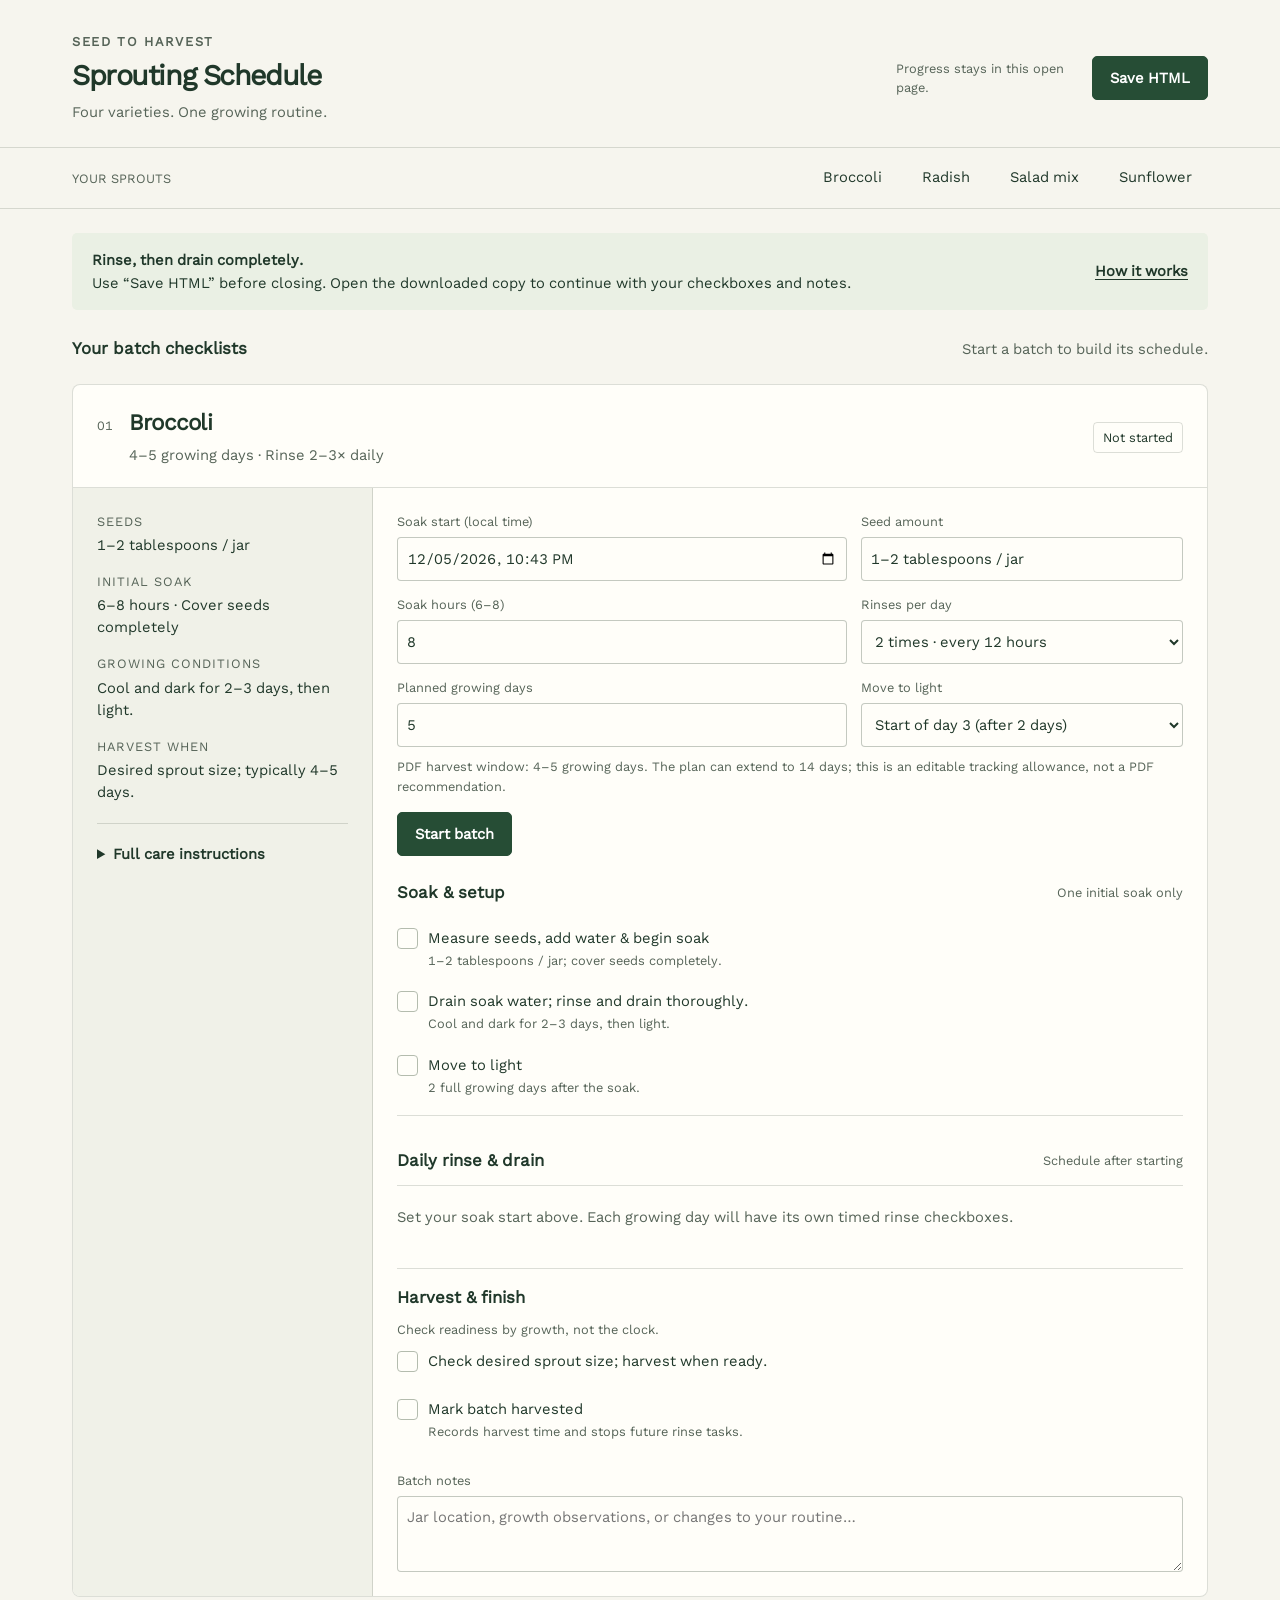
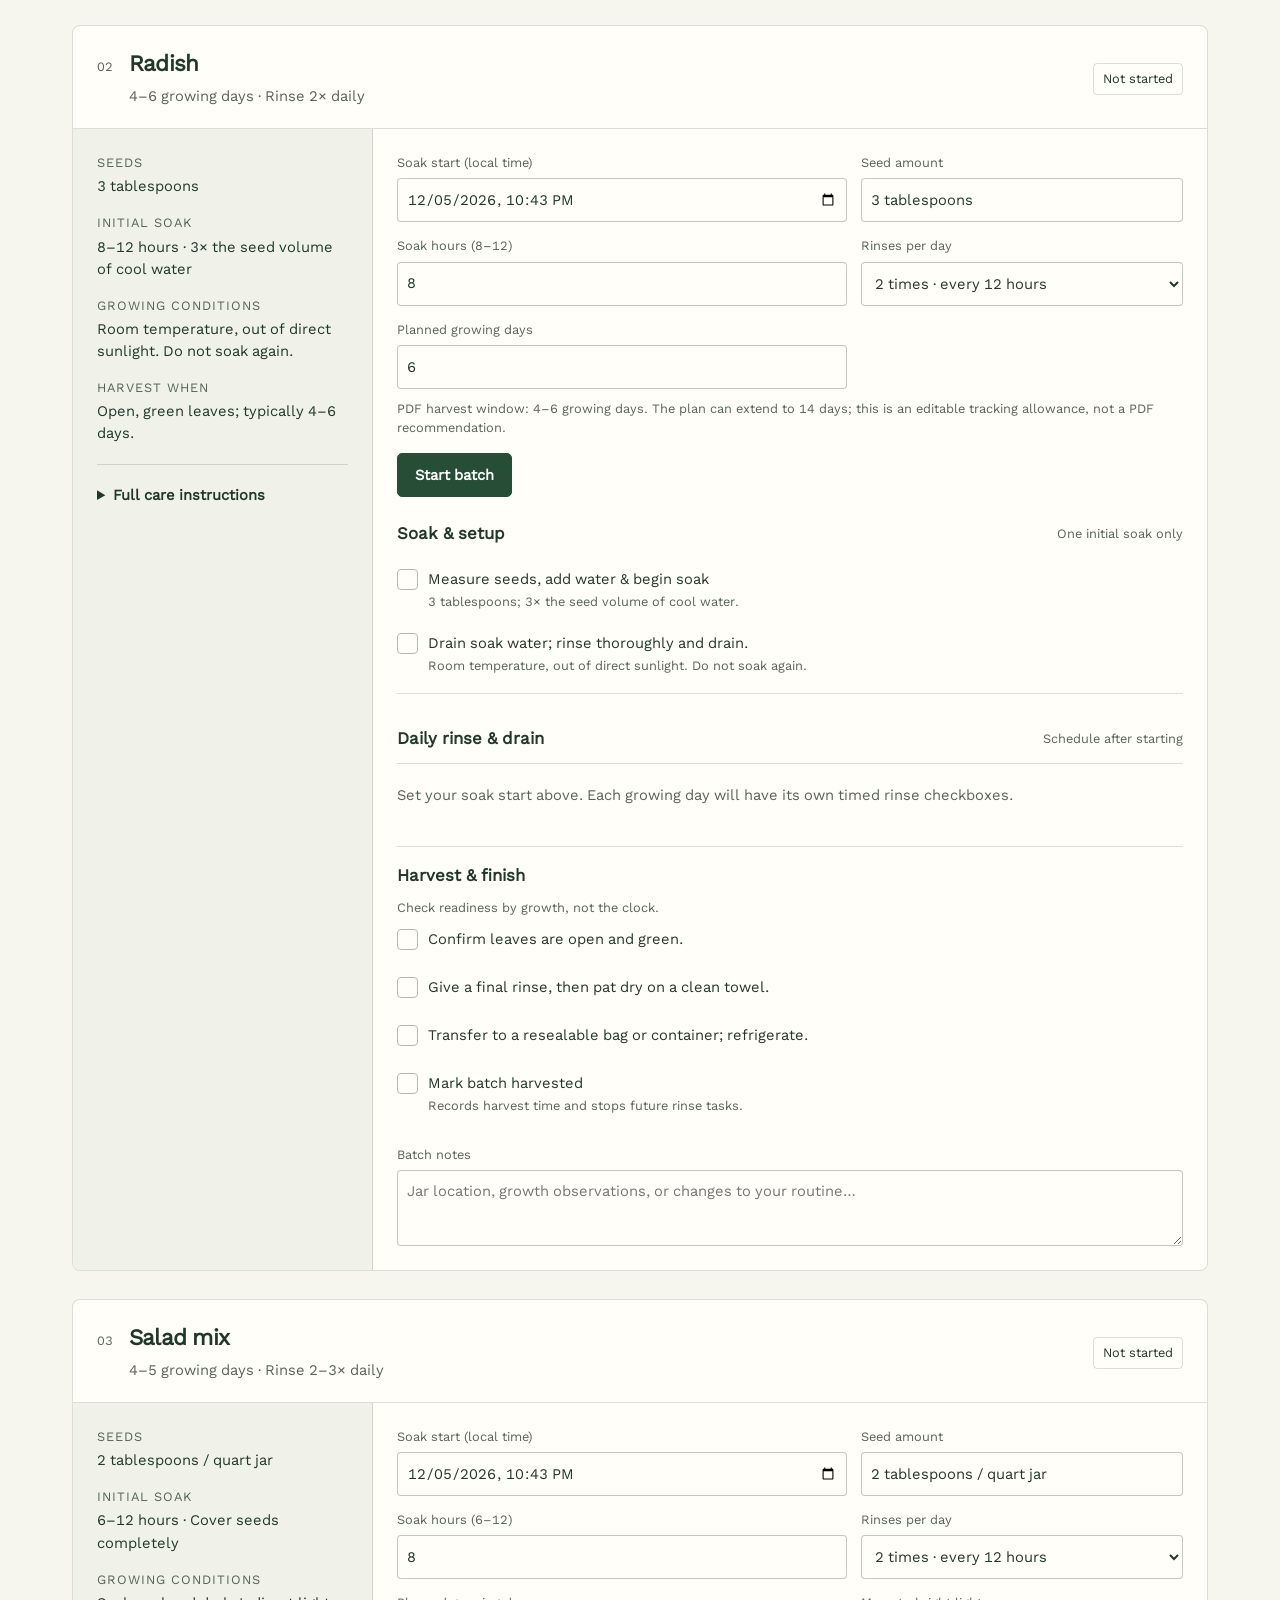
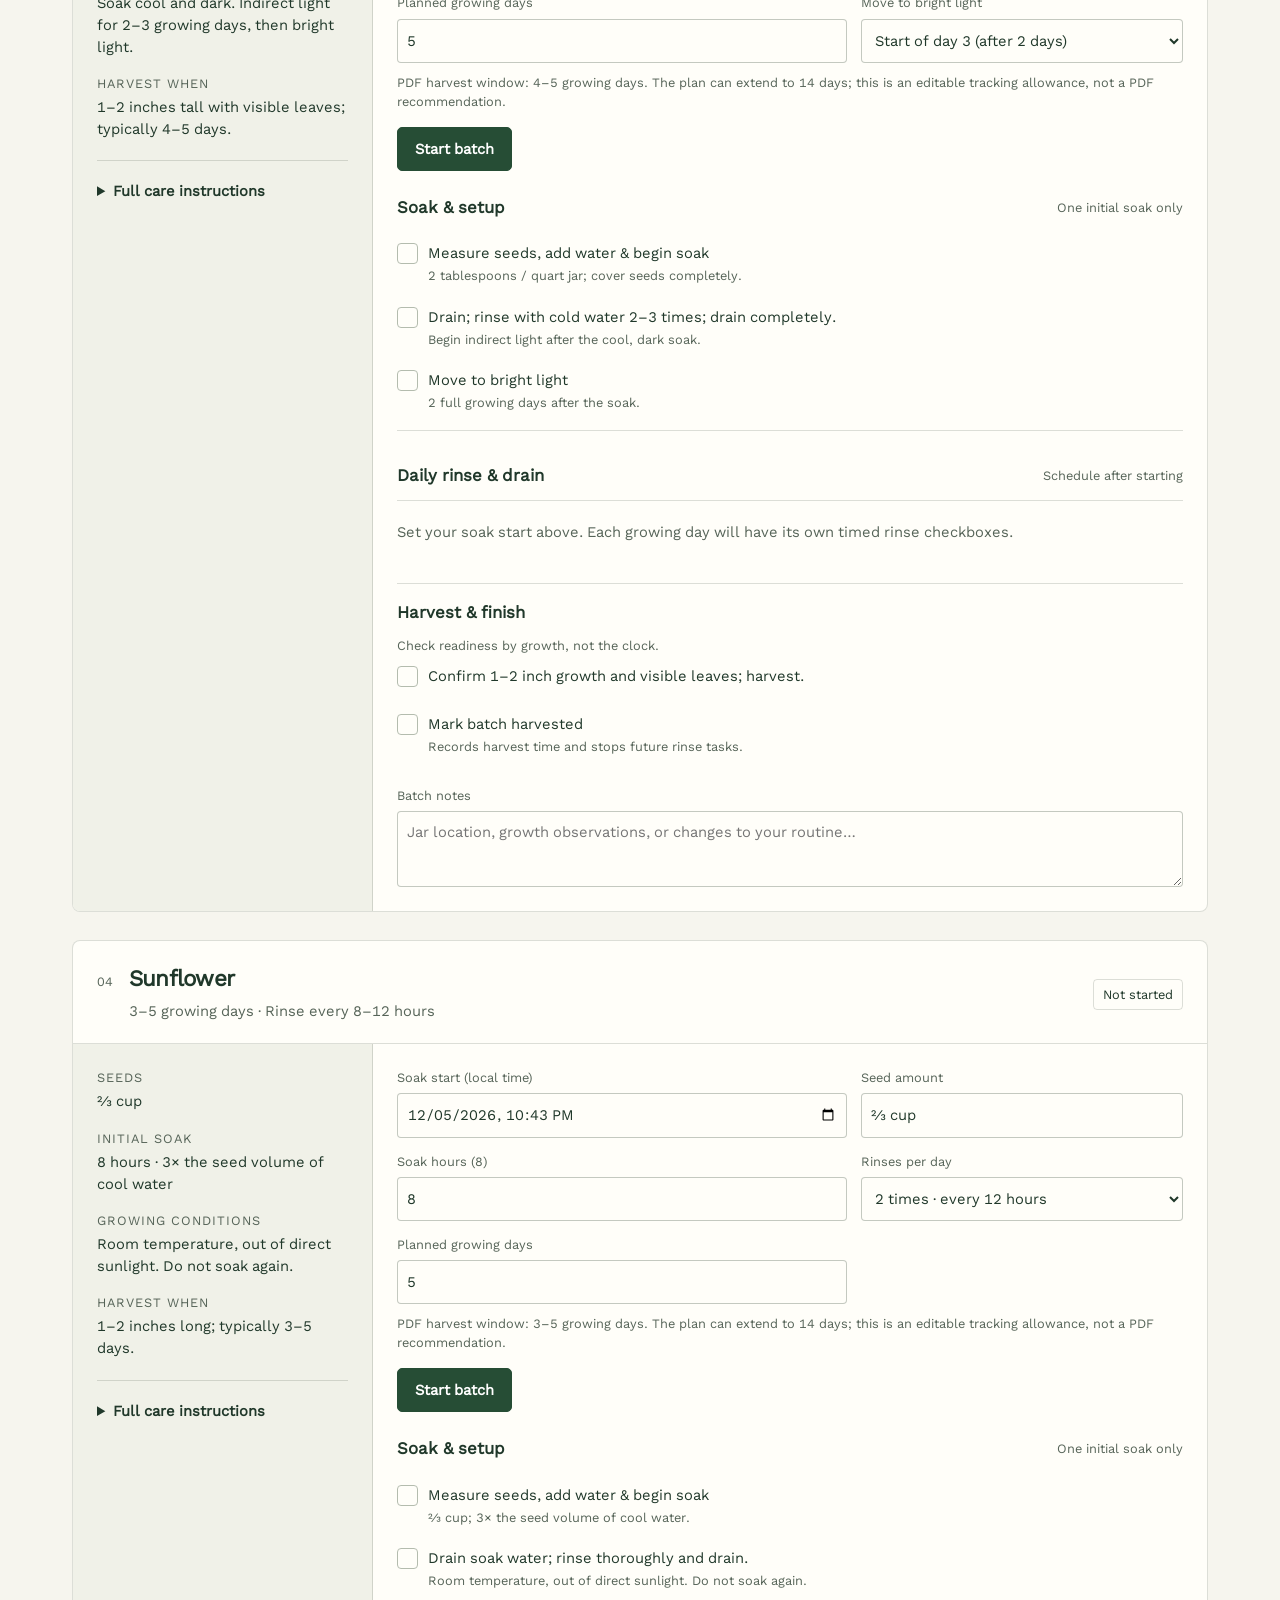
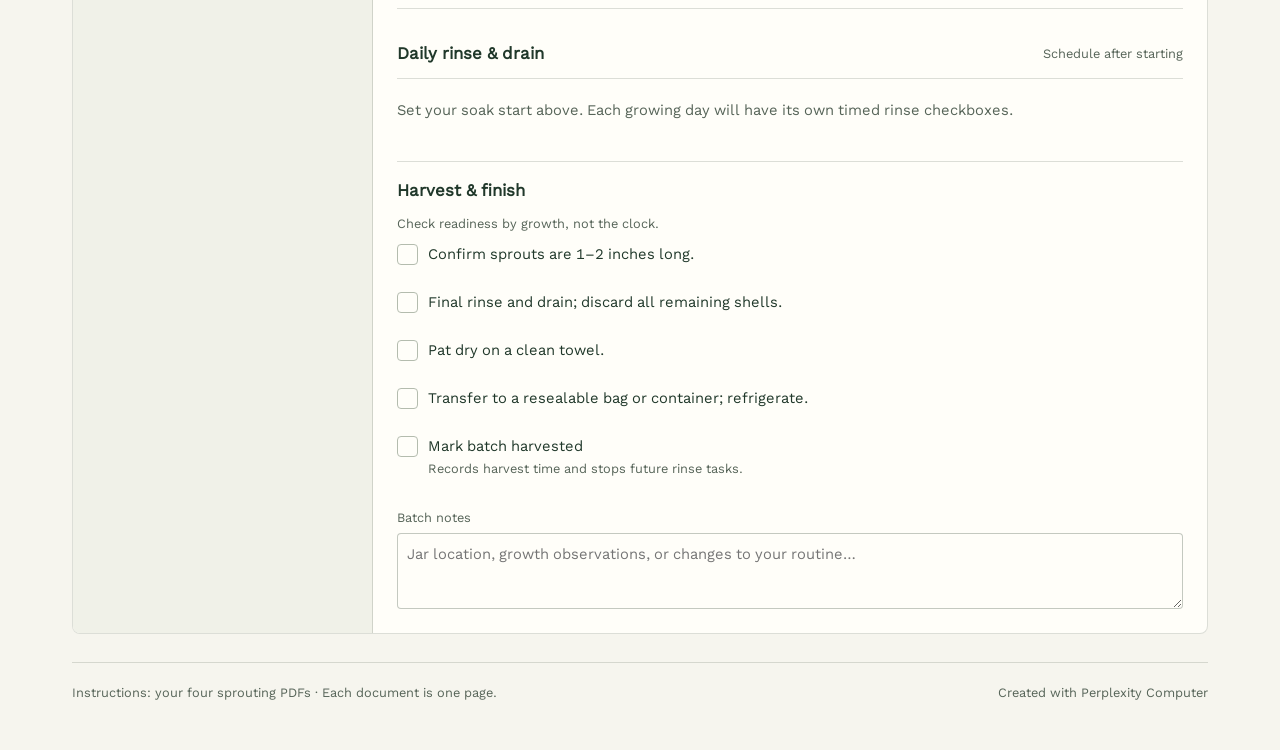
==== sprouting-schedule/index.html @ 33a544dd "Add Sprouting Schedule tracker to Projects Co-authored-by: Perplexity <noreply@perplexity.ai>" ====
<!doctype html>
<html lang="en">
<head>
<meta charset="utf-8">
<meta name="viewport" content="width=device-width, initial-scale=1">
<meta name="theme-color" content="#264d35">
<title>Sprouting Schedule | Batch tracker</title>
<style>
@font-face{font-family:'Work Sans';font-style:normal;font-weight:400;font-display:swap;src:url([data-uri]) format('truetype')}
:root{--font-body:'Work Sans',sans-serif;--text-xs:clamp(.75rem,.73rem + .1vw,.8rem);--text-sm:clamp(.875rem,.84rem + .1vw,.94rem);--text-base:clamp(1rem,.97rem + .1vw,1.06rem);--text-lg:clamp(1.125rem,1rem + .5vw,1.4rem);--text-xl:clamp(1.5rem,1.3rem + .6vw,1.9rem);--ink:#20382a;--muted:#566458;--green:#264d35;--pale:#eaf0e4;--paper:#f6f5ee;--line:#283a2629;--white:#fffef9;--amber:#805019}
*{box-sizing:border-box}html{scroll-behavior:smooth;scroll-padding-top:90px}body{margin:0;background:var(--paper);color:var(--ink);font:400 var(--text-base)/1.5 var(--font-body);font-variant-numeric:tabular-nums}button,input,select,textarea{font:inherit}button,a,input,select,textarea,summary{outline-offset:4px}button:focus-visible,a:focus-visible,input:focus-visible,select:focus-visible,textarea:focus-visible,summary:focus-visible{outline:3px solid #98621e}button{cursor:pointer}button,.button{min-height:44px;padding:10px 17px;border:1px solid var(--line);border-radius:5px;background:transparent;color:var(--ink);font-size:var(--text-sm);font-weight:600}button:hover{background:var(--pale)}button.primary{background:var(--green);color:white;border-color:var(--green)}button.primary:hover{background:#193b26}button:disabled{opacity:.6;cursor:default}a{color:inherit}.skip{position:absolute;left:16px;top:-80px;background:white;padding:12px;z-index:20}.skip:focus{top:8px}header{max-width:1200px;margin:auto;padding:32px 32px 24px;display:flex;align-items:center;gap:24px;justify-content:space-between}h1{font-size:var(--text-xl);font-weight:600;letter-spacing:-.05em;line-height:1.2;margin:0 0 8px}h2{font-size:var(--text-lg);line-height:1.2;margin:0 0 6px;font-weight:600;letter-spacing:-.035em}h3{font-size:var(--text-base);margin:0;font-weight:600}.eyebrow{font-size:var(--text-xs);text-transform:uppercase;letter-spacing:.13em;font-weight:600;margin:0 0 8px;color:var(--muted)}p{margin:0 0 12px}.subtitle,.small{font-size:var(--text-sm);color:var(--muted)}.subtitle{margin:0}.save-area{display:flex;align-items:center;gap:16px}.save-status{font-size:var(--text-xs);color:var(--muted);max-width:180px}.navigation{border-block:1px solid var(--line);position:sticky;top:0;z-index:4;background:var(--paper)}nav{max-width:1200px;margin:auto;display:flex;gap:8px;padding:8px 32px;align-items:center}nav a{padding:10px 16px;min-height:44px;font-size:var(--text-sm);text-decoration:none;border-radius:4px}nav a:hover{background:var(--pale)}nav .nav-caption{margin-right:auto;font-size:var(--text-xs);color:var(--muted)}main{max-width:1200px;margin:auto;padding:24px 32px 48px}.notice{display:flex;gap:20px;justify-content:space-between;padding:16px 20px;background:var(--pale);border-radius:5px;margin-bottom:28px;font-size:var(--text-sm)}.notice strong{font-weight:600}.notice p{margin:0}.text-button{padding:0;min-height:44px;border:0;text-decoration:underline;text-underline-offset:3px;white-space:nowrap}.overview{margin:0 0 20px;display:flex;align-items:baseline;justify-content:space-between;gap:16px}.overview h2{font-size:var(--text-base);letter-spacing:0}.overview span{font-size:var(--text-sm);color:var(--muted)}.sprout{background:var(--white);border:1px solid var(--line);border-radius:8px;margin-bottom:28px;overflow:hidden;scroll-margin-top:14px}.section-heading{display:flex;justify-content:space-between;align-items:center;gap:12px;padding:24px 24px 20px;border-bottom:1px solid var(--line)}.section-title{display:flex;gap:16px;align-items:baseline}.index{font-size:var(--text-xs);color:var(--muted)}.badge{padding:5px 9px;border:1px solid var(--line);border-radius:4px;font-size:var(--text-xs);font-weight:500;white-space:nowrap}.badge.active{background:var(--pale)}.badge.late{color:var(--amber);background:#f6eddd}.layout{display:grid;grid-template-columns:300px 1fr}.guide{padding:24px;background:#f0f1e8;border-right:1px solid var(--line)}.facts{margin:0;display:grid;gap:16px}.facts dt{font-size:var(--text-xs);text-transform:uppercase;letter-spacing:.08em;color:var(--muted);margin-bottom:3px}.facts dd{margin:0;font-size:var(--text-sm)}.guide details{margin-top:20px;border-top:1px solid var(--line);padding-top:8px}summary{cursor:pointer;min-height:44px;display:list-item;align-content:center;font-size:var(--text-sm);font-weight:600}.instructions{font-size:var(--text-sm);padding-left:18px}.instructions li{padding-bottom:10px}.source{font-size:var(--text-xs);color:var(--muted);margin-top:12px;overflow-wrap:anywhere}.workspace{padding:24px;min-width:0}.batch-form{margin-bottom:20px}.fields{display:grid;grid-template-columns:1.4fr 1fr;gap:14px}.field{display:grid;gap:6px;font-size:var(--text-xs);color:var(--muted)}input:not([type=checkbox]),select,textarea{min-width:0;width:100%;border:1px solid #283a2645;border-radius:4px;min-height:44px;background:var(--white);color:var(--ink);padding:9px;font-size:var(--text-sm)}textarea{resize:vertical;min-height:76px}.form-actions{margin-top:16px;display:flex;gap:8px;align-items:center;flex-wrap:wrap}.hint{font-size:var(--text-xs);color:var(--muted);margin:10px 0 0}.warning{color:var(--amber);font-size:var(--text-sm);margin-bottom:12px}.batch-line{display:flex;justify-content:space-between;gap:12px;align-items:center;margin-bottom:16px}.batch-line p{margin:0}.progress{height:4px;background:#dce3d6;border-radius:2px;overflow:hidden;margin-top:10px}.progress span{display:block;background:var(--green);height:100%}.schedule-heading{display:flex;align-items:center;justify-content:space-between;margin:24px 0 12px}.schedule-heading span{font-size:var(--text-xs);color:var(--muted)}.task{display:flex;align-items:flex-start;gap:10px;min-height:48px;padding:10px 0;cursor:pointer;font-size:var(--text-sm)}input[type=checkbox]{appearance:none;width:21px;height:21px;min-width:21px;border:1.5px solid #6b7c66;border-radius:4px;margin:1px 0 0;display:grid;place-content:center;background:var(--white);cursor:pointer}input[type=checkbox]:checked{background:var(--green);border-color:var(--green)}input[type=checkbox]:checked:after{content:'✓';font-family:sans-serif;color:white;line-height:1;font-size:16px}.task:has(:checked) .task-title{text-decoration:line-through;color:var(--muted)}.task:has(:disabled){cursor:default}.task input:disabled{opacity:.5;cursor:default}.task-copy{flex:1;min-width:0}.task-copy small{display:block;font-size:var(--text-xs);color:var(--muted);margin-top:2px}.task-time{color:var(--muted);font-size:var(--text-xs);padding-top:2px;text-align:right;max-width:120px}.task-time.overdue{color:var(--amber)}.routine{border-top:1px solid var(--line);margin-top:8px;padding-top:8px}.day{border:1px solid var(--line);border-radius:4px;margin-bottom:8px;padding:0 12px}.day summary{display:flex;justify-content:space-between;gap:8px;list-style:none}.day summary::after{content:'+';font-size:var(--text-base)}.day[open] summary::after{content:'−'}.day summary span{font-weight:400;color:var(--muted);font-size:var(--text-xs);margin-left:auto}.day .task{border-top:1px solid var(--line)}.notes{display:grid;gap:6px;font-size:var(--text-xs);color:var(--muted);margin-top:20px}.harvest{margin-top:20px;padding-top:16px;border-top:1px solid var(--line)}.harvest .task-time{display:none}.empty{padding:20px 0;border-top:1px solid var(--line);font-size:var(--text-sm);color:var(--muted)}footer{display:flex;justify-content:space-between;gap:20px;border-top:1px solid var(--line);padding-top:20px;color:var(--muted);font-size:var(--text-xs)}[hidden]{display:none!important}.help{background:var(--white);border:1px solid var(--line);padding:20px;margin-bottom:24px;border-radius:5px}.help p{font-size:var(--text-sm)}.help h2{margin-bottom:12px}.status-line{font-size:var(--text-xs);color:var(--muted);margin-top:8px}.confirm{background:#f6eddd;padding:12px;border-radius:4px;margin-top:12px;font-size:var(--text-sm)}.confirm button{margin-top:8px;margin-right:8px}
@media(max-width:800px){.layout{grid-template-columns:240px 1fr}.guide,.workspace,.section-heading{padding:20px}.fields{grid-template-columns:1fr}header{align-items:flex-start}.save-area{flex-direction:column-reverse;align-items:flex-end;gap:6px}.save-status{max-width:150px;text-align:right}}
@media(max-width:600px){header{padding:24px 16px 20px;gap:12px}h1{max-width:210px}header .subtitle{font-size:var(--text-xs)}.save-status{font-size:var(--text-xs);max-width:130px}.save-area button{padding:10px 12px;white-space:nowrap}nav{padding:6px 8px;gap:0;justify-content:space-between}nav a{padding:10px 8px;font-size:var(--text-xs)}nav .nav-caption{display:none}main{padding:20px 12px 32px}.notice{padding:14px;gap:8px;align-items:flex-start}.notice .text-button{white-space:normal;min-width:60px}.overview{align-items:flex-start}.overview span{text-align:right;max-width:155px}.layout{display:block}.guide{border-right:0;border-bottom:1px solid var(--line);padding:16px}.facts{grid-template-columns:1fr 1fr;gap:12px}.guide details{margin-top:12px}.workspace,.section-heading{padding:16px}.section-title{gap:10px}.fields{grid-template-columns:1fr 1fr}.fields .field:first-child{grid-column:1/-1}.task-time{max-width:86px}.batch-line{align-items:flex-start}.batch-line button{white-space:nowrap}.section-heading .badge{max-width:130px;white-space:normal;text-align:center}footer{display:block}footer span{display:block;margin-bottom:8px}.schedule-heading{gap:12px}}
@media(prefers-reduced-motion:reduce){html{scroll-behavior:auto}}
</style>
</head>
<body>
<a class="skip" href="#main">Skip to content</a>
<header><div><p class="eyebrow">Seed to harvest</p><h1>Sprouting Schedule</h1><p class="subtitle">Four varieties. One growing routine.</p></div><div class="save-area"><span class="save-status" id="save-status" role="status">Progress stays in this open page.</span><button class="primary" id="save">Save HTML</button></div></header>
<div class="navigation"><nav aria-label="Sprout sections"><span class="nav-caption">YOUR SPROUTS</span><a href="#broccoli">Broccoli</a><a href="#radish">Radish</a><a href="#salad">Salad mix</a><a href="#sunflower">Sunflower</a></nav></div>
<main id="main">
<div class="notice"><p><strong>Rinse, then drain completely.</strong><br>Use “Save HTML” before closing. Open the downloaded copy to continue with your checkboxes and notes.</p><button class="text-button" id="help-toggle" aria-expanded="false" aria-controls="help">How it works</button></div>
<section id="help" class="help" hidden><h2>Your portable growing log</h2><p>Start each batch independently. Edit seed amounts, soak duration, rinse frequency, light-change day, and planned growing days. Every rinse has its own checkbox; checking it records the completion time.</p><p>Save HTML downloads a complete, offline copy of this dashboard with all four batches, notes, and progress embedded. Reopen the latest saved copy in a browser. Changes are not saved automatically, and copies on different devices do not sync. Transfer the latest file to continue elsewhere. Some mobile file viewers show only a preview; open the file in a browser that supports local HTML.</p><p>Schedule convention: growing day 1 begins after the initial soak. Rinses are evenly spaced from that point (every 12 hours for twice daily or every 8 hours for three times daily). These clock times are a planning choice, not times specified by the PDFs. Dates use the viewing device’s local timezone; elapsed-hour spacing stays fixed across clock changes.</p><p>Harvest windows are estimates, not automatic readiness checks. Follow the listed size or leaf criteria. You can harvest early when ready; future rinses become inactive. If a batch needs longer, edit the plan before continuing; rebuilding a schedule clears that batch’s checkmarks.</p><p>Care instructions come from the four supplied PDFs. The broccoli PDF gives both 2–3 rinses daily and a twice-daily tip; the default is twice daily, with a three-rinse option. The optional customer tip about a 5–10 minute broccoli rinse soak is not included as a required step.</p></section>
<div class="overview"><h2>Your batch checklists</h2><span id="overview">Start a batch to build its schedule.</span></div>
<div id="app"></div>
<footer><span>Instructions: your four sprouting PDFs · Each document is one page.</span><span>Created with Perplexity Computer</span></footer>
</main>
<script id="saved-state" type="application/json">null</script>
<script>
'use strict';
const HOUR=3600000;
const TYPES=[
{id:'broccoli',name:'Broccoli',file:'Broccoli Sprouting.pdf',seed:'1–2 tablespoons / jar',water:'Cover seeds completely',soak:[6,8],freq:[2,3],days:[4,5],light:true,environment:'Cool and dark for 2–3 days, then light.',ready:'Desired sprout size; typically 4–5 days.',steps:['Use 1–2 tablespoons of seeds in a mason jar or sprouting jar. Cover seeds completely with water and soak for 6–8 hours.','Drain the soak water completely. Rinse and drain thoroughly. Keep seeds moist, never waterlogged.','Rinse and drain 2–3 times daily for 4–5 days. The tips also specify morning and evening rinses.','Keep in a cool, dark place for the first 2–3 days, then expose to light.','Harvest at your desired size, typically after 4–5 days. The PDF calls this “microgreens”; this tracker follows its jar-based method.'],initial:'Drain soak water; rinse and drain thoroughly.',harvest:['Check desired sprout size; harvest when ready.']},
{id:'radish',name:'Radish',file:'Radish Sprouting.pdf',seed:'3 tablespoons',water:'3× the seed volume of cool water',soak:[8,12],freq:[2],days:[4,6],environment:'Room temperature, out of direct sunlight. Do not soak again.',ready:'Open, green leaves; typically 4–6 days.',steps:['Add 3 tablespoons of seeds to the growing container. Add three times as much cool water, stir, and soak for 8–12 hours.','Drain and rinse thoroughly. Keep at room temperature, out of direct sunlight. Do not soak again.','Rinse twice daily for 4–6 days, or until the sprouts have open, green leaves.','Once leaves are open and green, give a final rinse. Spread onto a clean towel and pat dry.','Transfer to a resealable bag or container. Refrigerate for up to 7 days.'],initial:'Drain soak water; rinse thoroughly and drain.',harvest:['Confirm leaves are open and green.','Give a final rinse, then pat dry on a clean towel.','Transfer to a resealable bag or container; refrigerate.'],storage:true},
{id:'salad',name:'Salad mix',file:'Salad Mix Sprouting.pdf',seed:'2 tablespoons / quart jar',water:'Cover seeds completely',soak:[6,12],freq:[2,3],days:[4,5],light:true,environment:'Soak cool and dark. Indirect light for 2–3 growing days, then bright light.',ready:'1–2 inches tall with visible leaves; typically 4–5 days.',steps:['Place 2 tablespoons of seeds in a quart-sized jar. Cover completely with water; soak for 6–12 hours in a cool, dark place. No specific water ratio is given.','Drain thoroughly, then rinse with cold water 2–3 times.','Rinse and drain 2–3 times per day for 4–5 days. Tilt the jar on its side so excess water drains completely.','Keep in indirect light, not direct sun, for the first 2–3 days. Move to bright light to develop green chlorophyll.','Harvest when 1–2 inches tall with visible leaves, usually in 4–5 days; the PDF notes customer reports of about 5 days.'],initial:'Drain; rinse with cold water 2–3 times; drain completely.',harvest:['Confirm 1–2 inch growth and visible leaves; harvest.']},
{id:'sunflower',name:'Sunflower',file:'Sunflower Sprouting.pdf',seed:'⅔ cup',water:'3× the seed volume of cool water',soak:[8,8],freq:[2,3],days:[3,5],environment:'Room temperature, out of direct sunlight. Do not soak again.',ready:'1–2 inches long; typically 3–5 days.',steps:['Pour ⅔ cup of seeds into the growing container. Add three times as much cool water, stir, and soak for 8 hours.','Drain and rinse thoroughly. Keep at room temperature, out of direct sunlight. Do not soak again.','For sprouts, rinse and drain every 8–12 hours for 3–5 days, until sprouts reach 1–2 inches long.','Give a final rinse and drain to discard all remaining shells. Spread on a clean towel and pat dry.','Transfer to a resealable bag or container and refrigerate for up to 7 days.'],initial:'Drain soak water; rinse thoroughly and drain.',harvest:['Confirm sprouts are 1–2 inches long.','Final rinse and drain; discard all remaining shells.','Pat dry on a clean towel.','Transfer to a resealable bag or container; refrigerate.'],storage:true}
];
const blank=t=>({start:'',seed:t.seed,soak:8,freq:2,days:t.days[1],lightDay:3,notes:'',checks:{},harvestedAt:null});
let state=Object.fromEntries(TYPES.map(t=>[t.id,blank(t)]));
try{const saved=JSON.parse(document.getElementById('saved-state').textContent);if(saved&&saved.version===1)for(const t of TYPES)if(saved.batches?.[t.id])state[t.id]={...blank(t),...saved.batches[t.id]};}catch(e){document.getElementById('save-status').textContent='Saved data could not be read. Start a new batch.'}
let dirty=false;const editing=new Set();const dayOpen=new Set();const guideOpen=new Set();
for(const t of TYPES){const b=state[t.id];if(b.start){const day=Math.max(1,Math.min(b.days,Math.floor((Date.now()-(new Date(b.start).getTime()+Number(b.soak)*HOUR))/(24*HOUR))+1));dayOpen.add(`${t.id}-${day}`)}}
const esc=s=>String(s??'').replace(/[&<>"']/g,c=>({'&':'&amp;','<':'&lt;','>':'&gt;','"':'&quot;',"'":'&#39;'}[c]));
const localInput=d=>`${d.getFullYear()}-${String(d.getMonth()+1).padStart(2,'0')}-${String(d.getDate()).padStart(2,'0')}T${String(d.getHours()).padStart(2,'0')}:${String(d.getMinutes()).padStart(2,'0')}`;
const stamp=ms=>new Date(ms).toLocaleString([], {month:'short',day:'numeric',hour:'numeric',minute:'2-digit'});
const clock=ms=>new Date(ms).toLocaleTimeString([], {hour:'numeric',minute:'2-digit'});
const end=b=>new Date(b.start).getTime()+Number(b.soak)*HOUR;
const growDay=b=>Math.max(1,Math.floor((Date.now()-end(b))/(24*HOUR))+1);
function markDirty(){dirty=true;document.getElementById('save-status').textContent='Unsaved changes. Save HTML to keep them.'}
function task(t,key,title,detail,due){
const b=state[t.id],done=b.checks[key],inactive=!!b.harvestedAt&&key.startsWith('rinse-')&&!done;
const late=due&&due<Date.now()&&!done&&!inactive;
return `<label class="task"><input type="checkbox" data-type="${t.id}" data-check="${key}" ${done?'checked':''} ${!b.start||inactive?'disabled':''}><span class="task-copy"><span class="task-title">${esc(title)}</span>${detail?`<small>${esc(detail)}</small>`:''}${done?`<small>Checked ${stamp(done)}</small>`:''}</span>${due?`<span class="task-time ${late?'overdue':''}">${inactive?'Not needed':done?'Done':`${stamp(due)}${late?'<br>Past planned time':''}`}</span>`:''}</label>`;
}
function status(t,b){
if(!b.start)return ['Not started',''];
if(b.harvestedAt)return ['Harvested','active'];
if(new Date(b.start)>Date.now())return ['Planned',''];
if(Date.now()<end(b))return ['Soaking','active'];
if(growDay(b)>b.days)return ['Check harvest readiness','late'];
return [`Growing · day ${growDay(b)}`,'active'];
}
function nextRinse(b){
if(b.harvestedAt)return 'Rinse schedule finished.';
for(let d=1;d<=b.days;d++)for(let r=0;r<b.freq;r++)if(!b.checks[`rinse-${d}-${r}`]){
const due=end(b)+((d-1)*24+(r+1)*24/b.freq)*HOUR;
return `Next unchecked rinse: ${stamp(due)}${due<Date.now()?' · past planned time':''}.`;
}
return 'All planned rinses checked. Check harvest readiness.';
}
function render(){
document.getElementById('app').innerHTML=TYPES.map((t,i)=>{
const b=state[t.id],started=!!b.start,showForm=!started||editing.has(t.id),st=status(t,b),soakEnd=started?end(b):0;
const checkCount=Object.keys(b.checks).length,total=2+(t.light?1:0)+b.days*b.freq+t.harvest.length+1;
const minSoak=t.soak[0],maxSoak=t.soak[1];
let schedule='';
if(started){for(let d=1;d<=b.days;d++){
const key=`${t.id}-${d}`,rinses=Array.from({length:b.freq},(_,r)=>{
const due=soakEnd+((d-1)*24+(r+1)*24/b.freq)*HOUR;
return task(t,`rinse-${d}-${r}`,`Rinse & drain ${r+1}`,t.id==='salad'?'Tilt the jar on its side; drain completely.':'Drain completely. Do not leave standing water.',due)});
const checked=Array.from({length:b.freq},(_,r)=>b.checks[`rinse-${d}-${r}`]).filter(Boolean).length;
schedule+=`<details class="day" data-day="${key}" ${dayOpen.has(key)?'open':''}><summary>Day ${d}<span>${checked}/${b.freq} rinses</span></summary>${rinses.join('')}</details>`;
}}
return `<section class="sprout" id="${t.id}" aria-labelledby="${t.id}-title"><div class="section-heading"><div class="section-title"><span class="index">0${i+1}</span><div><h2 id="${t.id}-title">${t.name}</h2><span class="small">${t.days[0]}–${t.days[1]} growing days · ${t.id==='sunflower'?'Rinse every 8–12 hours':t.freq.length>1?'Rinse 2–3× daily':'Rinse 2× daily'}</span></div></div><span class="badge ${st[1]}">${st[0]}</span></div>
<div class="layout"><aside class="guide" aria-label="${t.name} care guide"><dl class="facts"><div><dt>Seeds</dt><dd>${esc(t.seed)}</dd></div><div><dt>Initial soak</dt><dd>${minSoak===maxSoak?minSoak:`${minSoak}–${maxSoak}`} hours · ${esc(t.water)}</dd></div><div><dt>Growing conditions</dt><dd>${esc(t.environment)}</dd></div><div><dt>Harvest when</dt><dd>${esc(t.ready)}</dd></div></dl><details data-guide="${t.id}" ${guideOpen.has(t.id)?'open':''}><summary>Full care instructions</summary><ol class="instructions">${t.steps.map(s=>`<li>${esc(s)}</li>`).join('')}</ol>${t.id==='broccoli'?'<p class="small">Optional PDF customer tip: fill the jar for 5–10 minutes during a rinse, then drain fully. This is not a required scheduled step.</p>':''}<p class="source">From ${t.file}, page 1. ${!t.storage?'Storage duration is not specified in this PDF.':''}</p></details></aside>
<div class="workspace">
<form class="batch-form" data-form="${t.id}" ${showForm?'':'hidden'}>${started?'<p class="warning">Rebuilding this batch clears its checkmarks and harvest record. Notes are kept.</p>':''}<div class="fields">
<label class="field">Soak start (local time)<input name="start" type="datetime-local" required value="${esc(started?localInput(new Date(b.start)):localInput(new Date()))}"></label>
<label class="field">Seed amount<input name="seed" maxlength="100" required value="${esc(b.seed)}"></label>
<label class="field">Soak hours (${minSoak===maxSoak?minSoak:`${minSoak}–${maxSoak}`})<input name="soak" type="number" min="${minSoak}" max="${maxSoak}" step="1" required value="${b.soak}" ${minSoak===maxSoak?'readonly':''}></label>
<label class="field">Rinses per day<select name="freq">${t.freq.map(f=>`<option value="${f}" ${b.freq==f?'selected':''}>${f} times · every ${24/f} hours</option>`).join('')}</select></label>
<label class="field">Planned growing days<input name="days" type="number" min="${t.days[0]}" max="14" step="1" required value="${b.days}"></label>
${t.light?`<label class="field">Move to ${t.id==='salad'?'bright ':''}light<select name="lightDay"><option value="3" ${b.lightDay==3?'selected':''}>Start of day 3 (after 2 days)</option><option value="4" ${b.lightDay==4?'selected':''}>Start of day 4 (after 3 days)</option></select></label>`:''}
</div><p class="hint">PDF harvest window: ${t.days[0]}–${t.days[1]} growing days. The plan can extend to 14 days; this is an editable tracking allowance, not a PDF recommendation.</p><div class="form-actions"><button class="primary" type="submit">${started?'Rebuild batch':'Start batch'}</button>${started?`<button type="button" data-cancel="${t.id}">Cancel</button>`:''}</div></form>
${started?`<div class="batch-line"><div><p class="small">${esc(b.seed)} · started ${stamp(new Date(b.start).getTime())}</p><p class="small">${b.soak}-hour soak · rinse every ${24/b.freq} hours</p><p class="small">${nextRinse(b)}</p></div><button data-edit="${t.id}" type="button">Edit batch</button></div><div class="small">${checkCount} of ${total} checklist items checked</div><div class="progress" role="progressbar" aria-label="${t.name} checklist completion" aria-valuenow="${checkCount}" aria-valuemin="0" aria-valuemax="${total}"><span style="width:${100*checkCount/total}%"></span></div>`:''}
<div class="schedule-heading"><h3>Soak & setup</h3><span>One initial soak only</span></div>
${task(t,'soak',`Measure seeds, add water & begin soak`,started?`${b.seed}; ${t.water.toLowerCase()}.`:`${t.seed}; ${t.water.toLowerCase()}.`,started?new Date(b.start).getTime():null)}
${task(t,'drain',t.initial,t.id==='salad'?'Begin indirect light after the cool, dark soak.':t.environment,soakEnd)}
${t.light?task(t,'light',`Move to ${t.id==='salad'?'bright ':''}light`,`${b.lightDay-1} full growing days after the soak.`,started?soakEnd+(b.lightDay-1)*24*HOUR:null):''}
<div class="routine"><div class="schedule-heading"><h3>Daily rinse & drain</h3><span>${started?`${b.freq}× / day`:'Schedule after starting'}</span></div>${started?schedule:'<p class="empty">Set your soak start above. Each growing day will have its own timed rinse checkboxes.</p>'}</div>
<div class="harvest"><h3>Harvest & finish</h3><p class="hint">${started?`Estimated harvest window: ${stamp(soakEnd+t.days[0]*24*HOUR)} to ${stamp(soakEnd+t.days[1]*24*HOUR)}. `:''}Check readiness by growth, not the clock.</p>${t.harvest.map((s,n)=>task(t,`finish-${n}`,s,'',null)).join('')}${task(t,'harvested','Mark batch harvested','Records harvest time and stops future rinse tasks.',null)}${b.harvestedAt?`<p class="status-line">Harvest recorded ${stamp(b.harvestedAt)}.${t.storage?` Refrigerate for up to 7 days: through ${stamp(b.harvestedAt+7*24*HOUR)}.`:''}</p>`:''}</div>
<label class="notes">Batch notes<textarea data-notes="${t.id}" placeholder="Jar location, growth observations, or changes to your routine…" maxlength="10000">${esc(b.notes)}</textarea></label>
<div class="confirm" id="confirm-${t.id}" hidden>Clear this batch and its checkmarks? This cannot be undone.<br><button data-reset="${t.id}">Clear batch</button><button data-keep="${t.id}">Keep batch</button></div>
${started?`<button class="text-button" data-ask-reset="${t.id}">Clear batch…</button>`:''}
</div></div></section>`;
}).join('');
const active=TYPES.filter(t=>state[t.id].start&&!state[t.id].harvestedAt).length,harvested=TYPES.filter(t=>state[t.id].harvestedAt).length;
document.getElementById('overview').textContent=active||harvested?`${active} active ${active===1?'batch':'batches'} · ${harvested} harvested`:'Start a batch to build its schedule.';
}
document.getElementById('app').addEventListener('toggle',e=>{
if(e.target.dataset.day){if(e.target.open)dayOpen.add(e.target.dataset.day);else dayOpen.delete(e.target.dataset.day)}
if(e.target.dataset.guide){if(e.target.open)guideOpen.add(e.target.dataset.guide);else guideOpen.delete(e.target.dataset.guide)}
},true);
document.getElementById('app').addEventListener('submit',e=>{
e.preventDefault();const id=e.target.dataset.form,t=TYPES.find(t=>t.id===id),f=new FormData(e.target),start=new Date(f.get('start'));
if(!Number.isFinite(start.getTime()))return;
const previous=state[id];
state[id]={...previous,start:start.toISOString(),seed:String(f.get('seed')).trim(),soak:Number(f.get('soak')),freq:Number(f.get('freq')),days:Number(f.get('days')),lightDay:Number(f.get('lightDay')||3),checks:{},harvestedAt:null};
editing.delete(id);dayOpen.add(`${id}-${Math.min(state[id].days,growDay(state[id]))}`);markDirty();render();
});
document.getElementById('app').addEventListener('input',e=>{
if(e.target.dataset.notes){state[e.target.dataset.notes].notes=e.target.value;markDirty()}
});
document.getElementById('app').addEventListener('change',e=>{
const id=e.target.dataset.type,key=e.target.dataset.check;if(!id||!key)return;
if(e.target.checked)state[id].checks[key]=Date.now();else delete state[id].checks[key];
if(key==='harvested')state[id].harvestedAt=e.target.checked?Date.now():null;
markDirty();render();
});
document.getElementById('app').addEventListener('click',e=>{
const el=e.target.closest('button');if(!el)return;
if(el.dataset.edit){editing.add(el.dataset.edit);render()}
if(el.dataset.cancel){editing.delete(el.dataset.cancel);render()}
if(el.dataset.askReset)document.getElementById('confirm-'+el.dataset.askReset).hidden=false;
if(el.dataset.keep)document.getElementById('confirm-'+el.dataset.keep).hidden=true;
if(el.dataset.reset){const id=el.dataset.reset;state[id]=blank(TYPES.find(t=>t.id===id));editing.delete(id);markDirty();render()}
});
document.getElementById('help-toggle').addEventListener('click',e=>{
const help=document.getElementById('help');help.hidden=!help.hidden;e.target.setAttribute('aria-expanded',String(!help.hidden));
});
document.getElementById('save').addEventListener('click',()=>{
try{
document.getElementById('save-status').textContent='HTML copy downloaded. Reopen that copy next time.';
const copy=document.documentElement.cloneNode(true);
copy.querySelector('#saved-state').textContent=JSON.stringify({version:1,batches:state}).replace(/</g,'\\u003c');
copy.querySelector('#app').innerHTML='';
copy.querySelector('#help').hidden=true;copy.querySelector('#help-toggle').setAttribute('aria-expanded','false');
const blob=new Blob(['<!doctype html>\n'+copy.outerHTML],{type:'text/html;charset=utf-8'});
const url=URL.createObjectURL(blob),a=document.createElement('a');a.href=url;a.download=`Sprouting-Schedule-${localInput(new Date()).replace(/[:T]/g,'-')}.html`;document.body.appendChild(a);a.click();a.remove();setTimeout(()=>URL.revokeObjectURL(url),30000);dirty=false;
}catch(e){document.getElementById('save-status').textContent='Download failed. Keep this page open and try again.'}
});
render();
if(TYPES.some(t=>state[t.id].start||state[t.id].notes))document.getElementById('save-status').textContent='Saved copy loaded. Save HTML after changes.';
</script>
</body>
</html>
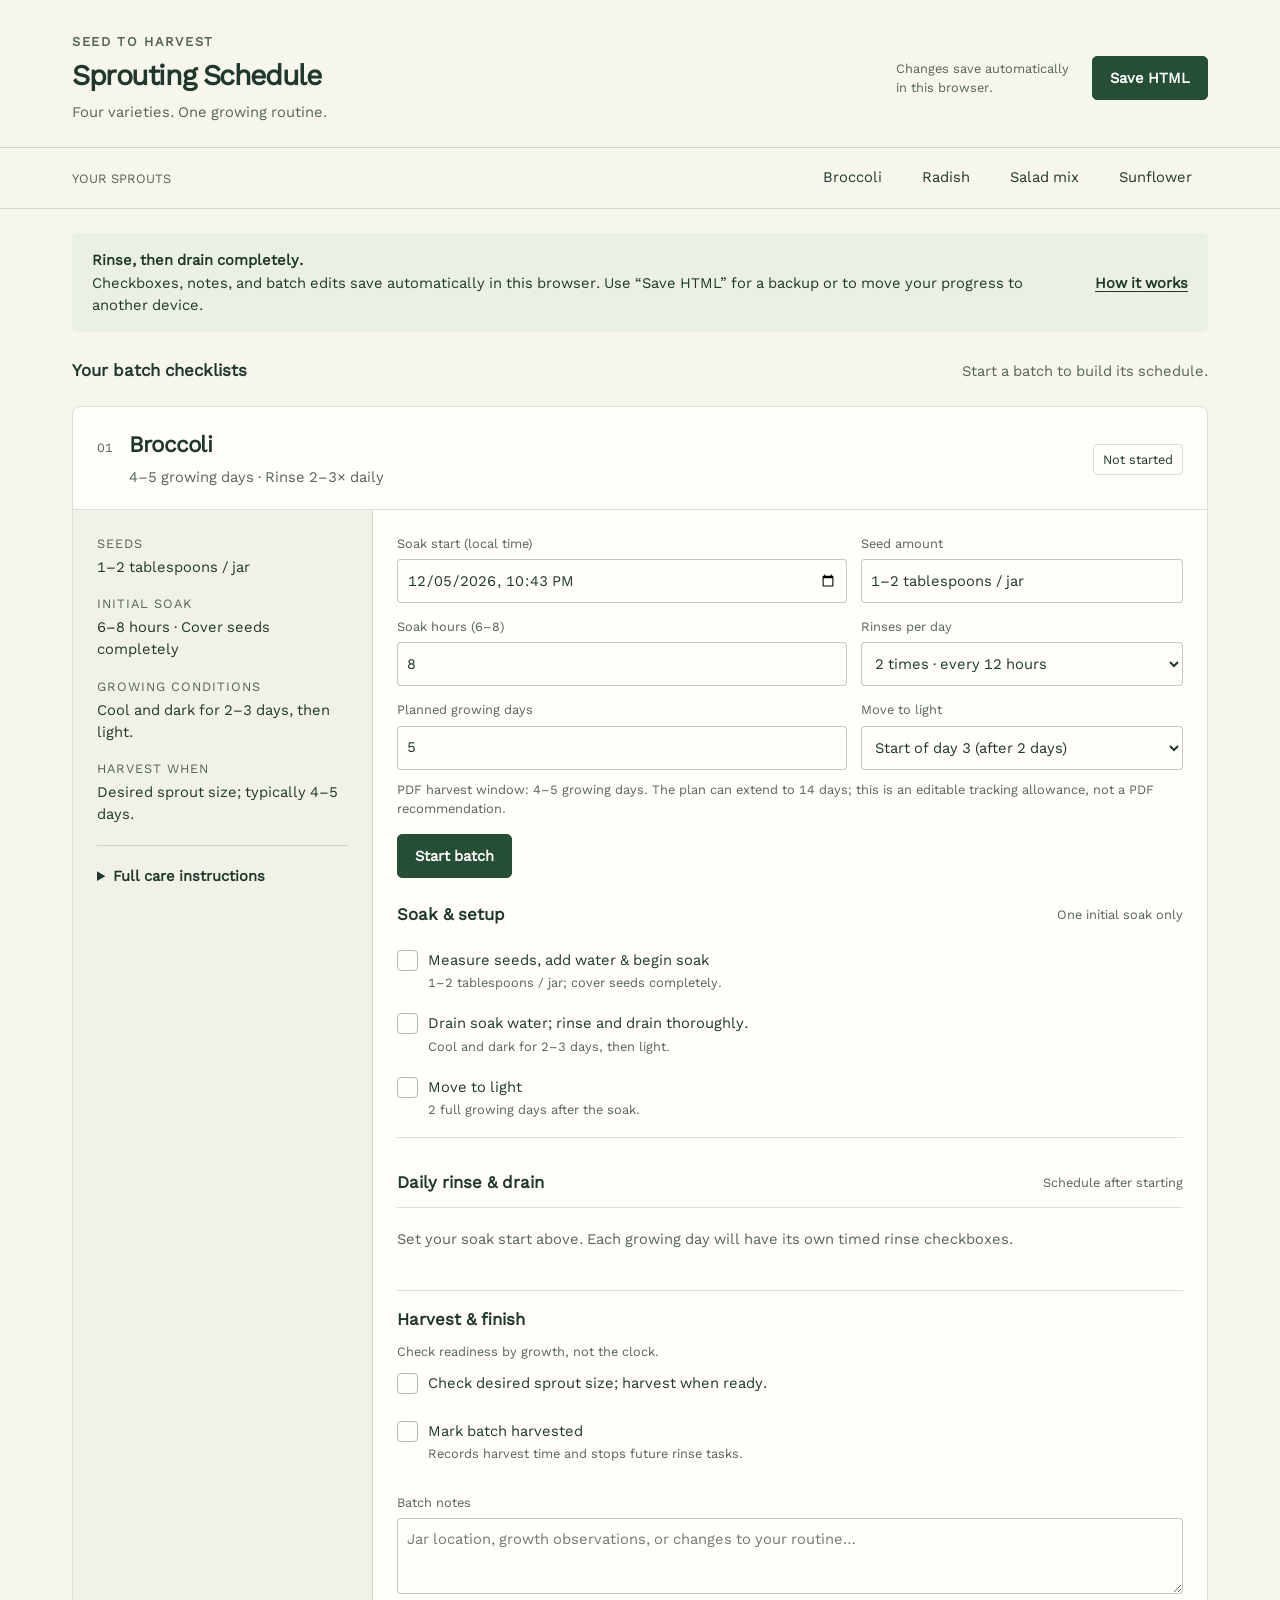
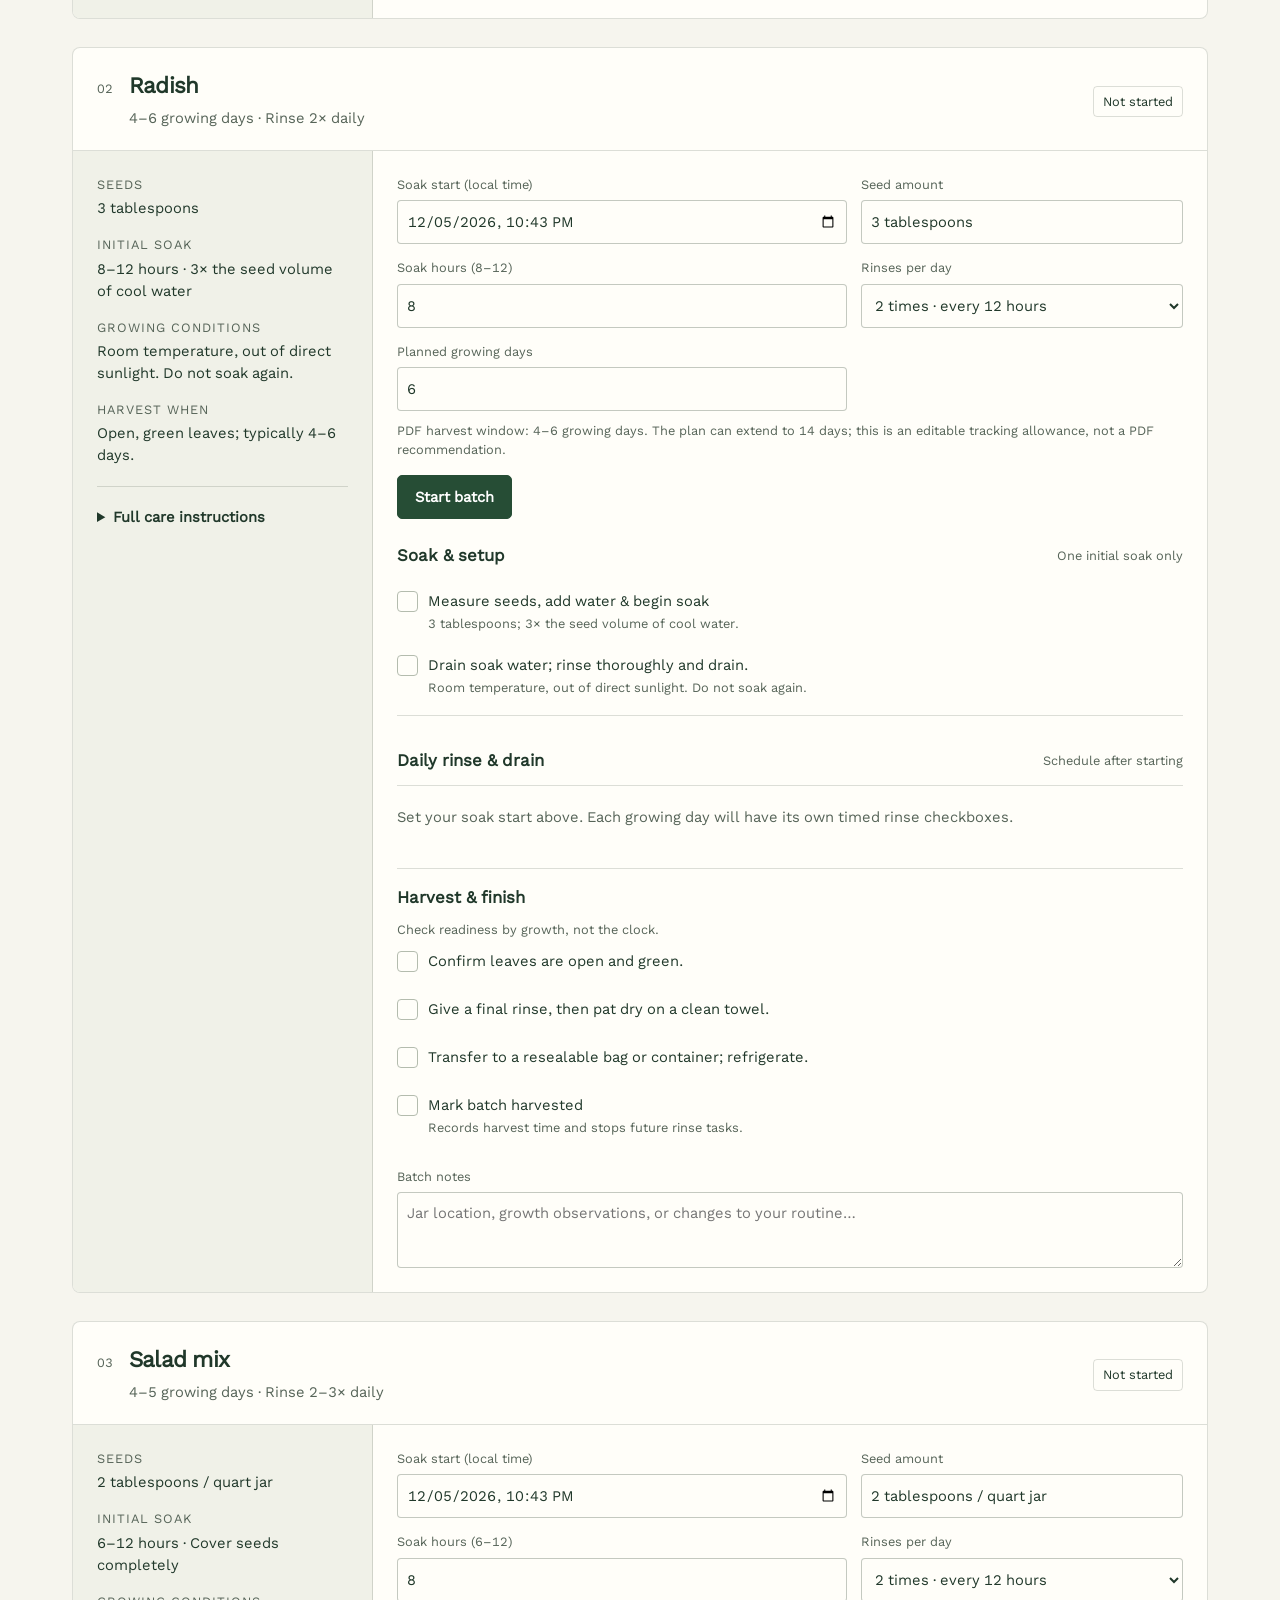
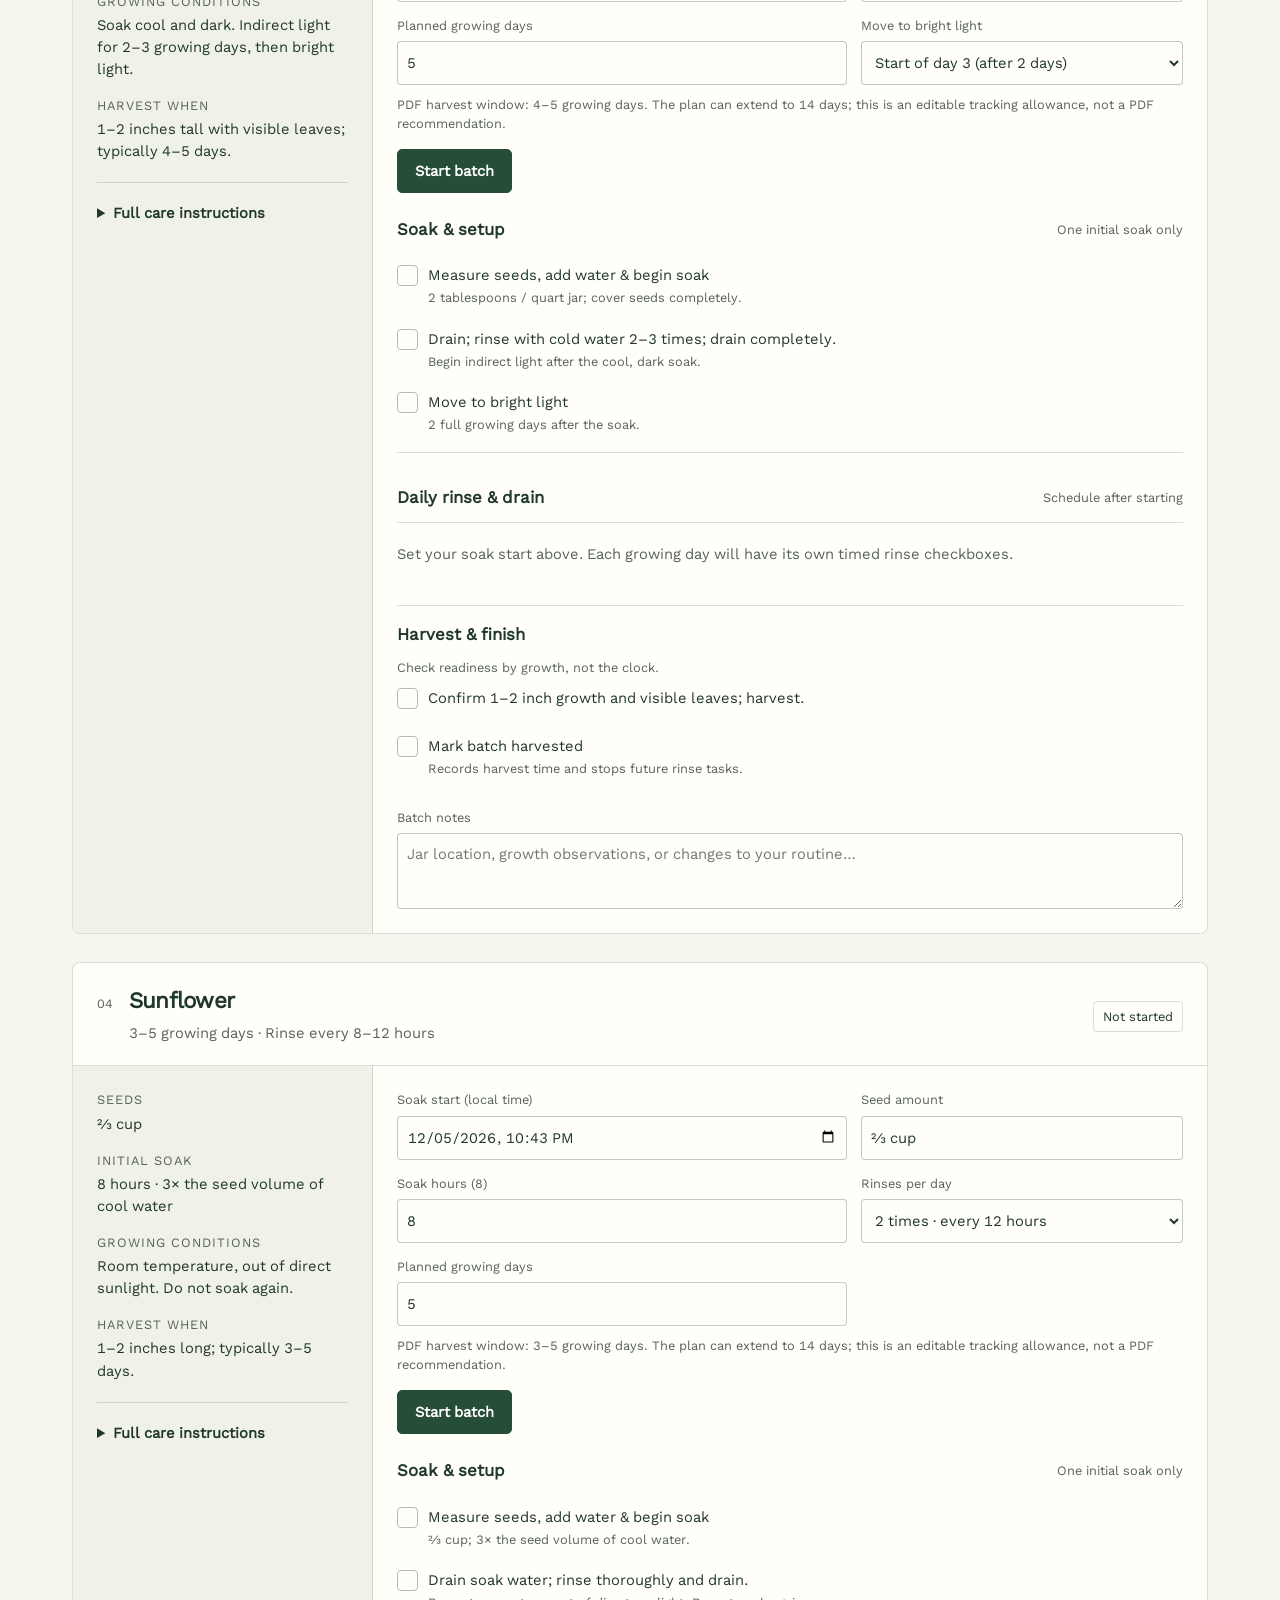
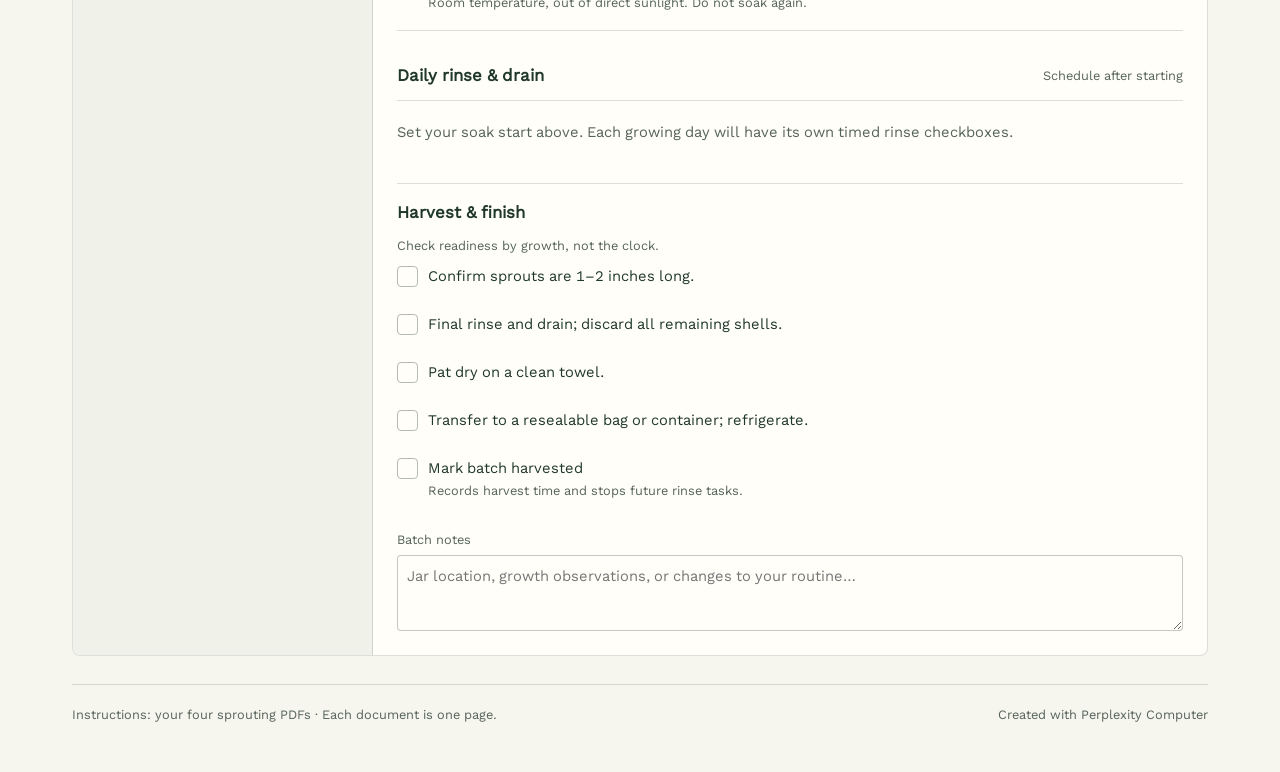
==== commit d247f097: "Auto-save Sprouting Schedule progress in the browser Checkboxes, notes, and batch edits now persist " ====
--- a/sprouting-schedule/index.html
+++ b/sprouting-schedule/index.html
@@ -16,11 +16,11 @@
 </head>
 <body>
 <a class="skip" href="#main">Skip to content</a>
-<header><div><p class="eyebrow">Seed to harvest</p><h1>Sprouting Schedule</h1><p class="subtitle">Four varieties. One growing routine.</p></div><div class="save-area"><span class="save-status" id="save-status" role="status">Progress stays in this open page.</span><button class="primary" id="save">Save HTML</button></div></header>
+<header><div><p class="eyebrow">Seed to harvest</p><h1>Sprouting Schedule</h1><p class="subtitle">Four varieties. One growing routine.</p></div><div class="save-area"><span class="save-status" id="save-status" role="status">Changes save automatically in this browser.</span><button class="primary" id="save">Save HTML</button></div></header>
 <div class="navigation"><nav aria-label="Sprout sections"><span class="nav-caption">YOUR SPROUTS</span><a href="#broccoli">Broccoli</a><a href="#radish">Radish</a><a href="#salad">Salad mix</a><a href="#sunflower">Sunflower</a></nav></div>
 <main id="main">
-<div class="notice"><p><strong>Rinse, then drain completely.</strong><br>Use “Save HTML” before closing. Open the downloaded copy to continue with your checkboxes and notes.</p><button class="text-button" id="help-toggle" aria-expanded="false" aria-controls="help">How it works</button></div>
-<section id="help" class="help" hidden><h2>Your portable growing log</h2><p>Start each batch independently. Edit seed amounts, soak duration, rinse frequency, light-change day, and planned growing days. Every rinse has its own checkbox; checking it records the completion time.</p><p>Save HTML downloads a complete, offline copy of this dashboard with all four batches, notes, and progress embedded. Reopen the latest saved copy in a browser. Changes are not saved automatically, and copies on different devices do not sync. Transfer the latest file to continue elsewhere. Some mobile file viewers show only a preview; open the file in a browser that supports local HTML.</p><p>Schedule convention: growing day 1 begins after the initial soak. Rinses are evenly spaced from that point (every 12 hours for twice daily or every 8 hours for three times daily). These clock times are a planning choice, not times specified by the PDFs. Dates use the viewing device’s local timezone; elapsed-hour spacing stays fixed across clock changes.</p><p>Harvest windows are estimates, not automatic readiness checks. Follow the listed size or leaf criteria. You can harvest early when ready; future rinses become inactive. If a batch needs longer, edit the plan before continuing; rebuilding a schedule clears that batch’s checkmarks.</p><p>Care instructions come from the four supplied PDFs. The broccoli PDF gives both 2–3 rinses daily and a twice-daily tip; the default is twice daily, with a three-rinse option. The optional customer tip about a 5–10 minute broccoli rinse soak is not included as a required step.</p></section>
+<div class="notice"><p><strong>Rinse, then drain completely.</strong><br>Checkboxes, notes, and batch edits save automatically in this browser. Use “Save HTML” for a backup or to move your progress to another device.</p><button class="text-button" id="help-toggle" aria-expanded="false" aria-controls="help">How it works</button></div>
+<section id="help" class="help" hidden><h2>Your portable growing log</h2><p>Start each batch independently. Edit seed amounts, soak duration, rinse frequency, light-change day, and planned growing days. Every rinse has its own checkbox; checking it records the completion time.</p><p>Save HTML downloads a complete, offline copy of this dashboard with all four batches, notes, and progress embedded. Changes also save automatically in this browser, so reopening this page on the same device picks up where you left off. Progress does not sync between devices or browsers, and clearing browser data erases it. Use Save HTML for a backup or to continue elsewhere. Some mobile file viewers show only a preview; open the file in a browser that supports local HTML.</p><p>Schedule convention: growing day 1 begins after the initial soak. Rinses are evenly spaced from that point (every 12 hours for twice daily or every 8 hours for three times daily). These clock times are a planning choice, not times specified by the PDFs. Dates use the viewing device’s local timezone; elapsed-hour spacing stays fixed across clock changes.</p><p>Harvest windows are estimates, not automatic readiness checks. Follow the listed size or leaf criteria. You can harvest early when ready; future rinses become inactive. If a batch needs longer, edit the plan before continuing; rebuilding a schedule clears that batch’s checkmarks.</p><p>Care instructions come from the four supplied PDFs. The broccoli PDF gives both 2–3 rinses daily and a twice-daily tip; the default is twice daily, with a three-rinse option. The optional customer tip about a 5–10 minute broccoli rinse soak is not included as a required step.</p></section>
 <div class="overview"><h2>Your batch checklists</h2><span id="overview">Start a batch to build its schedule.</span></div>
 <div id="app"></div>
 <footer><span>Instructions: your four sprouting PDFs · Each document is one page.</span><span>Created with Perplexity Computer</span></footer>
@@ -37,7 +37,15 @@
 ];
 const blank=t=>({start:'',seed:t.seed,soak:8,freq:2,days:t.days[1],lightDay:3,notes:'',checks:{},harvestedAt:null});
 let state=Object.fromEntries(TYPES.map(t=>[t.id,blank(t)]));
-try{const saved=JSON.parse(document.getElementById('saved-state').textContent);if(saved&&saved.version===1)for(const t of TYPES)if(saved.batches?.[t.id])state[t.id]={...blank(t),...saved.batches[t.id]};}catch(e){document.getElementById('save-status').textContent='Saved data could not be read. Start a new batch.'}
+const STORE_KEY='sprouting-schedule-v1';
+let storeOk=true,loadedFrom='';
+function readStore(){try{return JSON.parse(localStorage.getItem(STORE_KEY))}catch(e){storeOk=false;return null}}
+try{let saved=null;try{saved=JSON.parse(document.getElementById('saved-state').textContent)}catch(e){}
+const local=readStore();
+if(local&&local.version===1&&(!saved||saved.version!==1||(local.savedAt||0)>=(saved.savedAt||0))){saved=local;loadedFrom='browser'}else if(saved&&saved.version===1)loadedFrom='file';
+if(saved&&saved.version===1)for(const t of TYPES)if(saved.batches?.[t.id])state[t.id]={...blank(t),...saved.batches[t.id]};}catch(e){document.getElementById('save-status').textContent='Saved data could not be read. Start a new batch.'}
+let saveTimer=null;
+function persist(){try{localStorage.setItem(STORE_KEY,JSON.stringify({version:1,savedAt:Date.now(),batches:state}));storeOk=true;return true}catch(e){storeOk=false;return false}}
 let dirty=false;const editing=new Set();const dayOpen=new Set();const guideOpen=new Set();
 for(const t of TYPES){const b=state[t.id];if(b.start){const day=Math.max(1,Math.min(b.days,Math.floor((Date.now()-(new Date(b.start).getTime()+Number(b.soak)*HOUR))/(24*HOUR))+1));dayOpen.add(`${t.id}-${day}`)}}
 const esc=s=>String(s??'').replace(/[&<>"']/g,c=>({'&':'&amp;','<':'&lt;','>':'&gt;','"':'&quot;',"'":'&#39;'}[c]));
@@ -46,7 +54,10 @@
 const clock=ms=>new Date(ms).toLocaleTimeString([], {hour:'numeric',minute:'2-digit'});
 const end=b=>new Date(b.start).getTime()+Number(b.soak)*HOUR;
 const growDay=b=>Math.max(1,Math.floor((Date.now()-end(b))/(24*HOUR))+1);
-function markDirty(){dirty=true;document.getElementById('save-status').textContent='Unsaved changes. Save HTML to keep them.'}
+function markDirty(){dirty=true;clearTimeout(saveTimer);saveTimer=setTimeout(flush,300)}
+function flush(){clearTimeout(saveTimer);saveTimer=null;if(!dirty)return;const ok=persist();if(ok)dirty=false;document.getElementById('save-status').textContent=ok?`Saved in this browser · ${clock(Date.now())}`:'Browser saving is unavailable. Use Save HTML to keep changes.'}
+window.addEventListener('pagehide',flush);document.addEventListener('visibilitychange',()=>{if(document.visibilityState==='hidden')flush()});
+window.addEventListener('storage',e=>{if(e.key===STORE_KEY&&e.newValue)document.getElementById('save-status').textContent='Updated in another tab. Reload to see the latest.'});
 function task(t,key,title,detail,due){
 const b=state[t.id],done=b.checks[key],inactive=!!b.harvestedAt&&key.startsWith('rinse-')&&!done;
 const late=due&&due<Date.now()&&!done&&!inactive;
@@ -142,15 +153,18 @@
 try{
 document.getElementById('save-status').textContent='HTML copy downloaded. Reopen that copy next time.';
 const copy=document.documentElement.cloneNode(true);
-copy.querySelector('#saved-state').textContent=JSON.stringify({version:1,batches:state}).replace(/</g,'\\u003c');
+flush();copy.querySelector('#saved-state').textContent=JSON.stringify({version:1,savedAt:Date.now(),batches:state}).replace(/</g,'\\u003c');
 copy.querySelector('#app').innerHTML='';
 copy.querySelector('#help').hidden=true;copy.querySelector('#help-toggle').setAttribute('aria-expanded','false');
 const blob=new Blob(['<!doctype html>\n'+copy.outerHTML],{type:'text/html;charset=utf-8'});
-const url=URL.createObjectURL(blob),a=document.createElement('a');a.href=url;a.download=`Sprouting-Schedule-${localInput(new Date()).replace(/[:T]/g,'-')}.html`;document.body.appendChild(a);a.click();a.remove();setTimeout(()=>URL.revokeObjectURL(url),30000);dirty=false;
+const url=URL.createObjectURL(blob),a=document.createElement('a');a.href=url;a.download=`Sprouting-Schedule-${localInput(new Date()).replace(/[:T]/g,'-')}.html`;document.body.appendChild(a);a.click();a.remove();setTimeout(()=>URL.revokeObjectURL(url),30000);
 }catch(e){document.getElementById('save-status').textContent='Download failed. Keep this page open and try again.'}
 });
 render();
-if(TYPES.some(t=>state[t.id].start||state[t.id].notes))document.getElementById('save-status').textContent='Saved copy loaded. Save HTML after changes.';
+if(TYPES.some(t=>state[t.id].start||state[t.id].notes))document.getElementById('save-status').textContent=loadedFrom==='browser'?'Restored from this browser. Changes save automatically.':'Saved copy loaded. Changes save automatically.';
+if(loadedFrom==='file')persist();
+if(!storeOk||!persistTest())document.getElementById('save-status').textContent='Browser saving is unavailable. Use Save HTML to keep changes.';
+function persistTest(){try{localStorage.setItem(STORE_KEY+'-test','1');localStorage.removeItem(STORE_KEY+'-test');return true}catch(e){return false}}
 </script>
 </body>
 </html>
